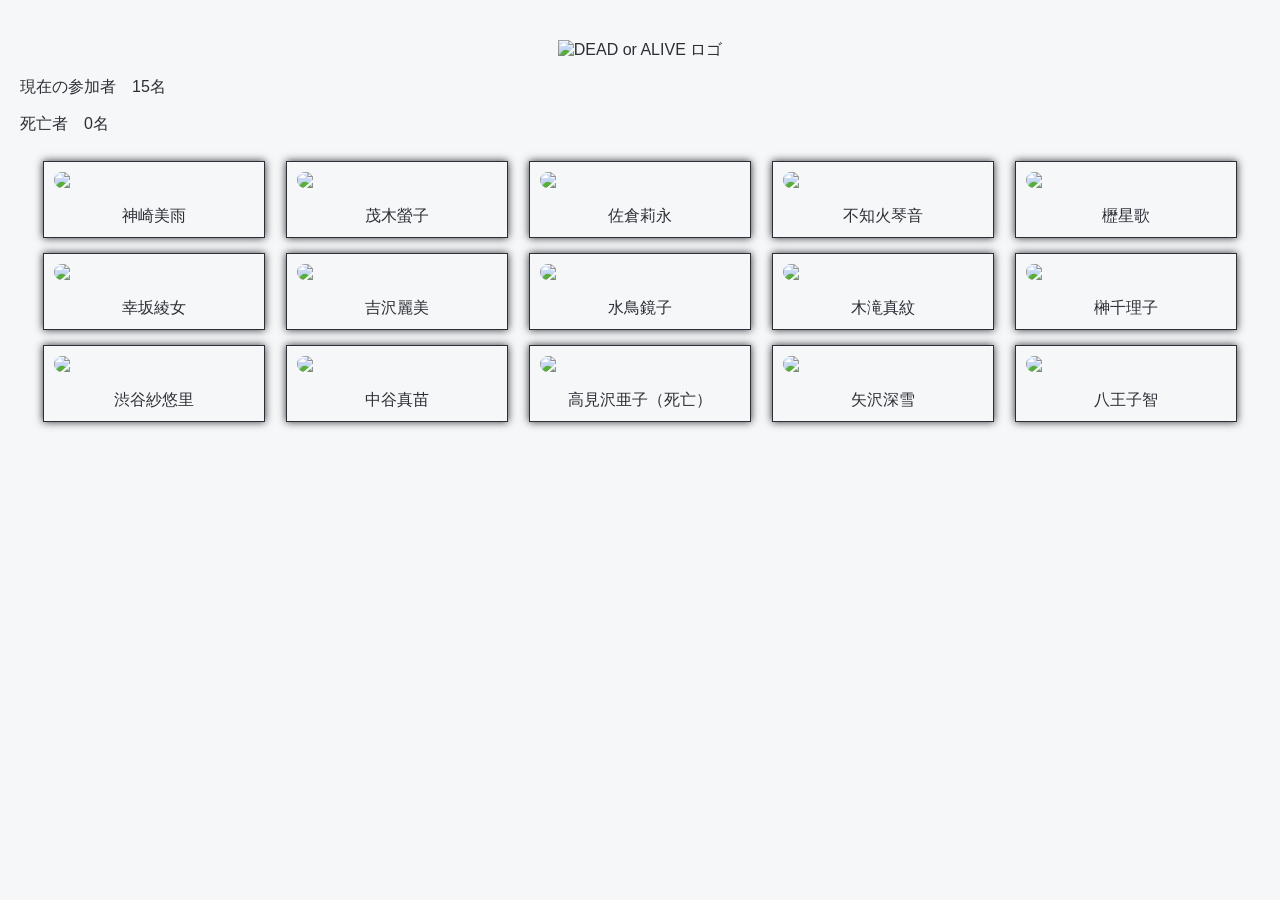
==== index.html @ ec18c0fa "add index.html" ====
<!DOCTYPE html>
<html lang="ja">
<head>
  <meta charset="UTF-8">
  <title>DEAD or ALIVE - Project Redemption</title>
  <style>
    body {
      background-color: #F6F7F8;
      color: #2C2F36;
      font-family: 'Arial', sans-serif;
      margin: 0;
      padding: 20px;
    }

    h1 {
      text-align: center;
      margin-bottom: 30px;
      font-size: 2em;
      color: #2C2F36;
      border-bottom: 2px solid #2C2F36;
      padding-bottom: 10px;
    }

.grid-container {
  display: grid;
  grid-template-columns: repeat(auto-fit, minmax(200px, 1fr));
  gap: 15px;
  justify-items: center;
  max-width: 1200px;
  margin: 0 auto;
  padding: 10px;
}


    .char-card {
      background-color: #F6F7F8;
      border: 1px solid #2C2F36;
      padding: 10px;
      text-align: center;
      width: 200px;
      box-shadow: 0 0 8px #2C2F36;
    }

    .char-card img {
      width: 200px;
      height: auto;
      display: block;
      margin: auto;
      border-radius: 8px;
    }

    .char-name {
      margin-top: 10px;
      font-size: 14px;
    }

    .dead-text {
      color: red;
    }

    .logo-container {
      text-align: center; /* 横方向に中央揃え */
      margin-top: 20px;   /* 上に余白つけてもOK */
    }
    .logo-container img {
      max-width: 90%;     /* レスポンシブ対応 */
      height: auto;       /* 縦横比維持 */
    }

  </style>
</head>


<body>

  <div class="logo-container">
    <img src="title_logo.png" alt="DEAD or ALIVE ロゴ">
  </div>

  <p>現在の参加者　15名</p>
  <p>死亡者　0名</p>

  <div class="grid-container">
    <div class="char-card"><img src="misame.png"><br>神崎美雨</div>
    <div class="char-card"><img src="keiko.png"><br>茂木螢子</div>
    <div class="char-card"><img src="rie.png"><br>佐倉莉永</div>

    <div class="char-card"><img src="kotone.png"><br>不知火琴音</div>
    <div class="char-card"><img src="seika.png"><br>櫪星歌</div>
    <div class="char-card"><img src="ayame.png"><br>幸坂綾女</div>

    <div class="char-card"><img src="remi.png"><br>吉沢麗美</div>
    <div class="char-card"><img src="kyouko.png"><br>水鳥鏡子</div>
    <div class="char-card"><img src="maaya.png"><br>木滝真紋</div>

    <div class="char-card"><img src="chiriko.png"><br>榊千理子</div>
    <div class="char-card"><img src="sayuri.png"><br>渋谷紗悠里</div>
    <div class="char-card"><img src="manae.png"><br>中谷真苗</div>

    <div class="char-card"><img src="ako.png"><br>高見沢亜子（死亡）</div>
    <div class="char-card"><img src="miyuki.png"><br>矢沢深雪</div>
    <div class="char-card"><img src="tomo.png"><br>八王子智</div>
  </div>
</body>
</html>
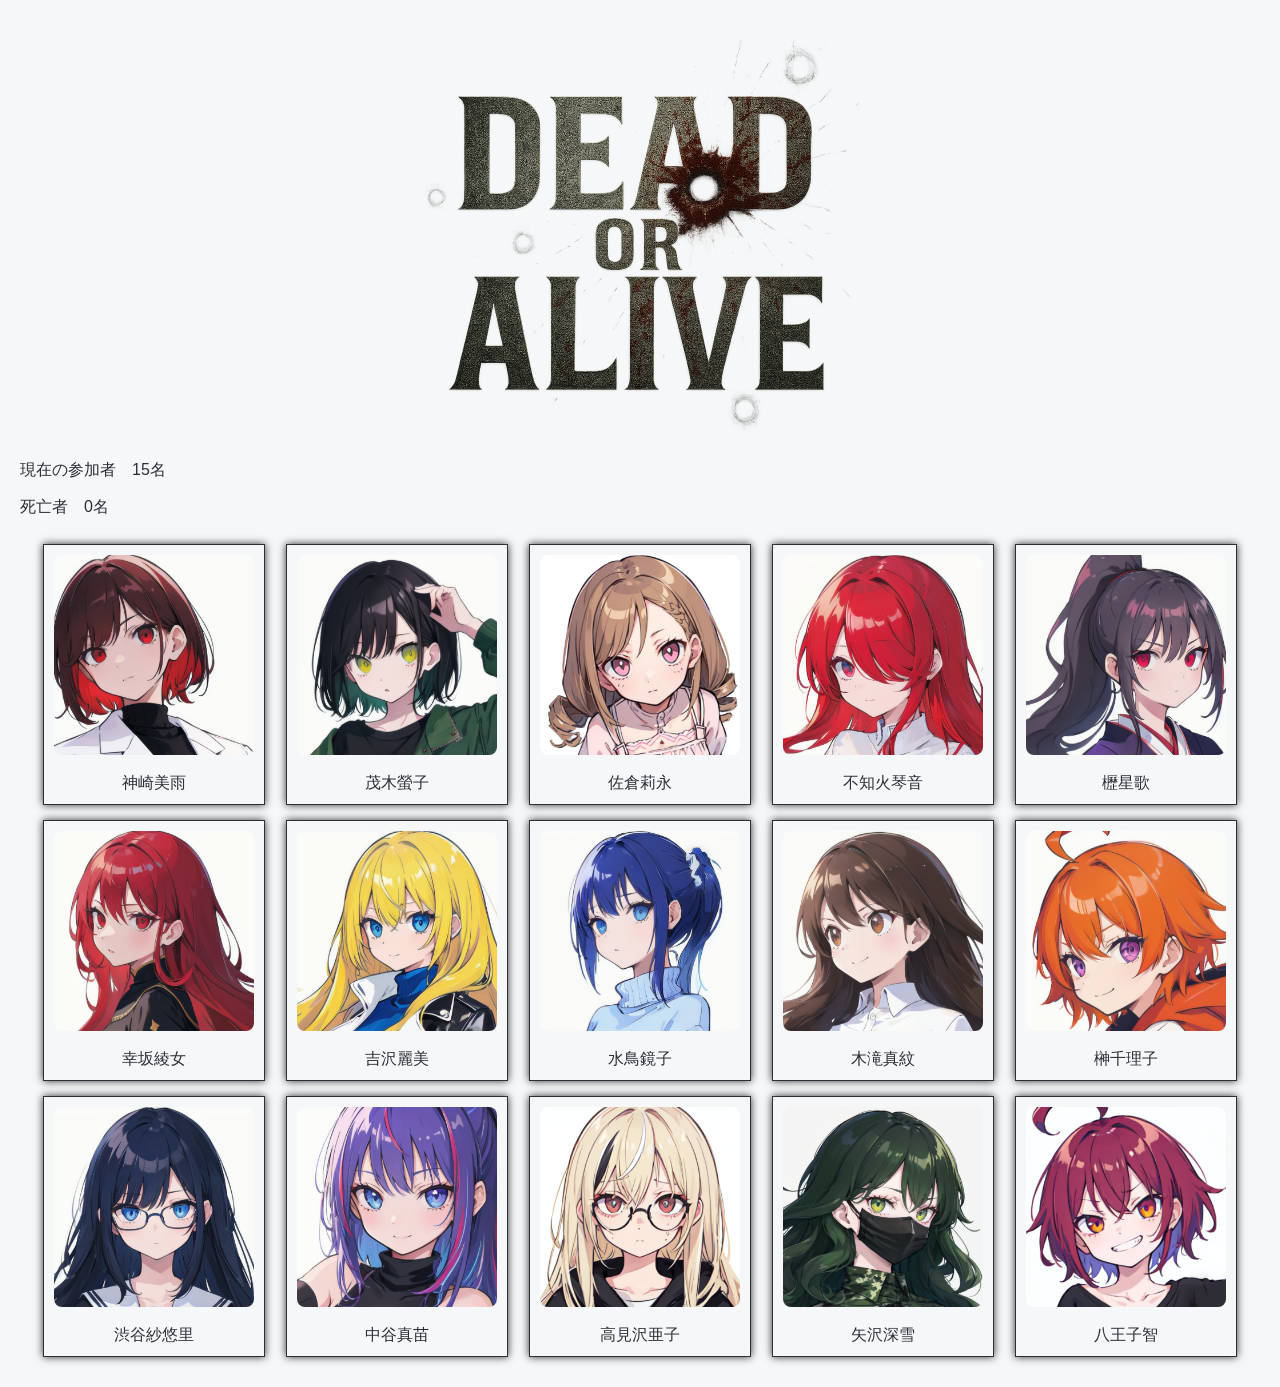
==== commit 2e95bb16: "Add files via upload" ====
--- a/index.html
+++ b/index.html
@@ -97,7 +97,7 @@
     <div class="char-card"><img src="sayuri.png"><br>渋谷紗悠里</div>
     <div class="char-card"><img src="manae.png"><br>中谷真苗</div>
 
-    <div class="char-card"><img src="ako.png"><br>高見沢亜子（死亡）</div>
+    <div class="char-card"><img src="ako.png"><br>高見沢亜子</div>
     <div class="char-card"><img src="miyuki.png"><br>矢沢深雪</div>
     <div class="char-card"><img src="tomo.png"><br>八王子智</div>
   </div>
